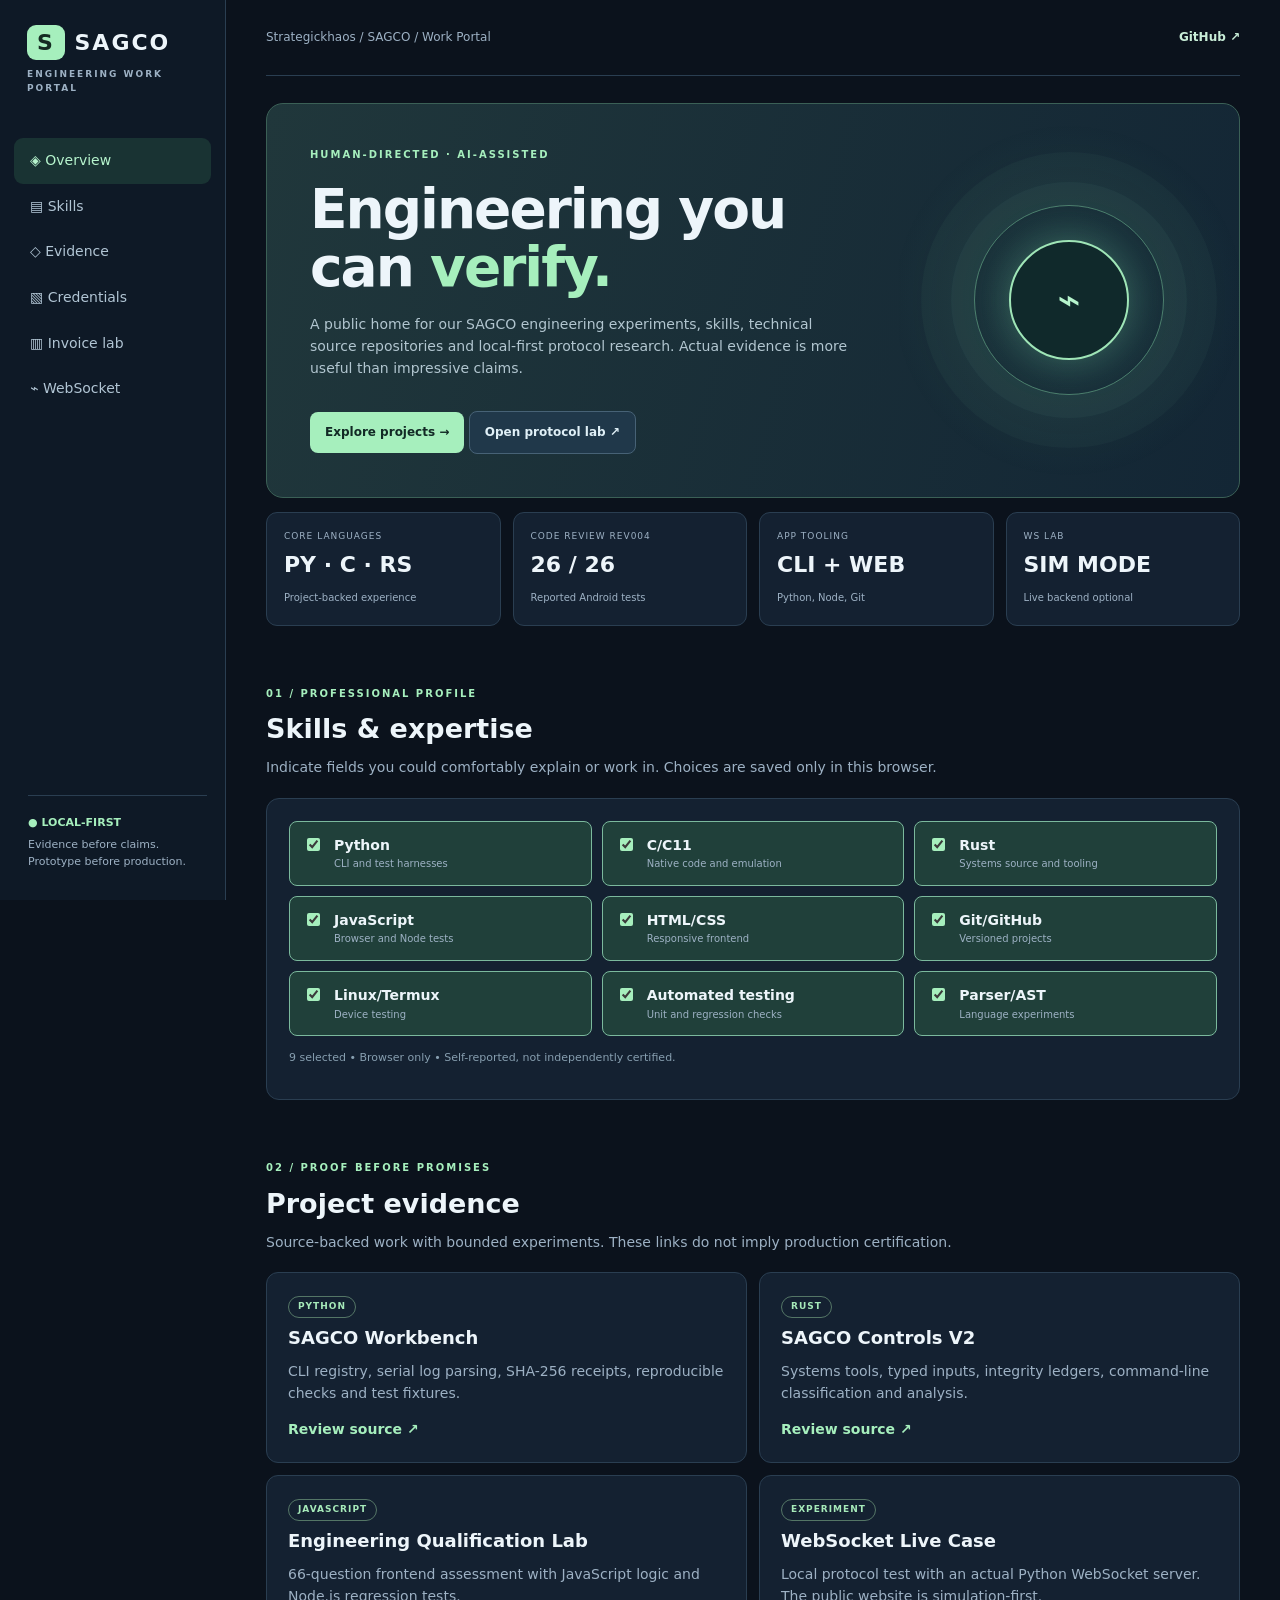
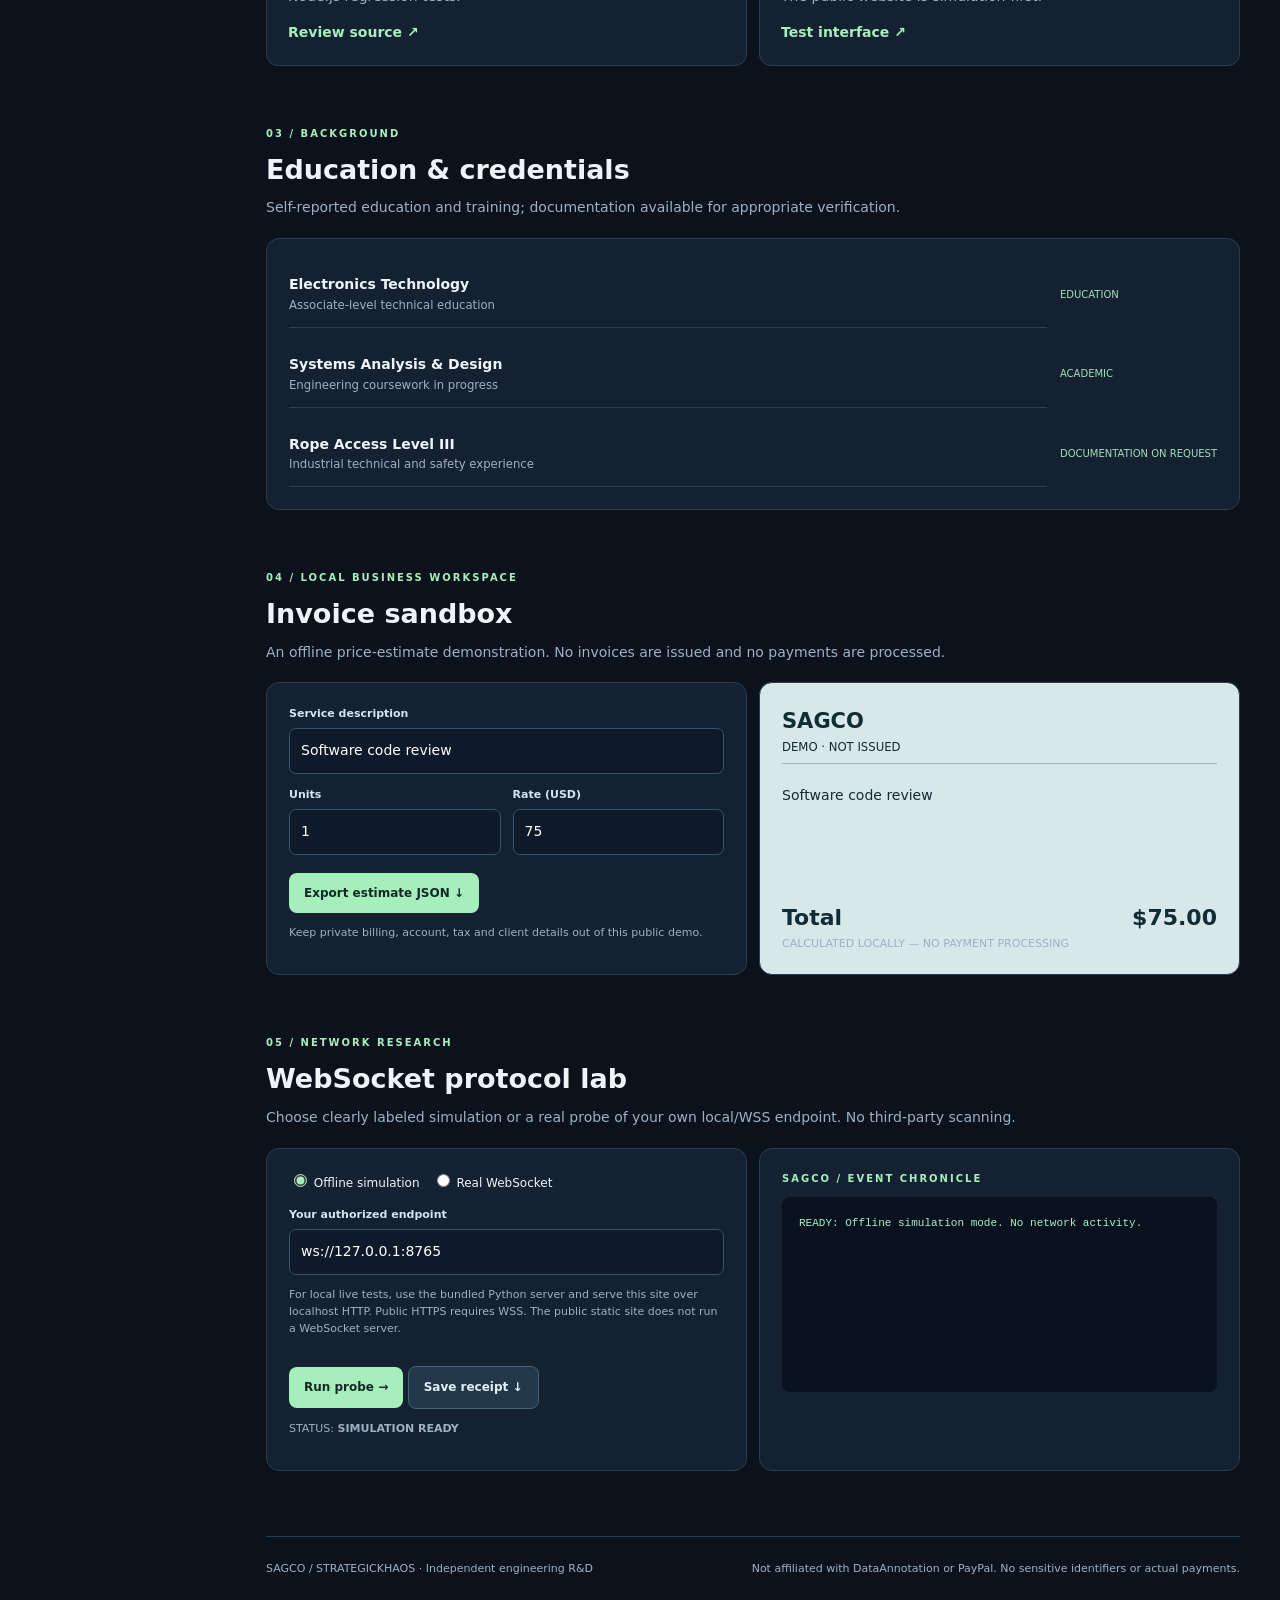
==== sagco-portal/index.html @ 57149c94 "Add SAGCO engineering work portal with local skill, invoice and WebSocket labs" ====
<!doctype html>
<html lang="en">
<head>
<meta charset="utf-8"><meta name="viewport" content="width=device-width,initial-scale=1">
<meta name="theme-color" content="#101b27">
<meta name="description" content="SAGCO engineering work portal: evidence-backed skills, independent research, invoice simulator and WebSocket protocol lab.">
<title>SAGCO | Engineering Work Portal</title>
<style>
:root{font:14px/1.55 system-ui,Segoe UI,sans-serif;color:#edf5fa;background:#0b121c;--mint:#a6efbd;--muted:#9db1c4;--line:#2a3e51;--panel:#142131}*{box-sizing:border-box}html{scroll-behavior:smooth}body{margin:0}a{color:inherit;text-decoration:none}button,input{font:inherit}button{cursor:pointer}a:focus-visible,button:focus-visible,input:focus-visible{outline:2px solid #8bdcf1;outline-offset:2px}.shell{display:grid;grid-template-columns:226px minmax(0,1fr);min-height:100vh}.sidebar{border-right:1px solid var(--line);background:#0e1926;padding:26px 14px;position:sticky;top:0;height:100vh}.brand{font-weight:900;font-size:22px;letter-spacing:2px;padding-left:13px}.brand i{background:var(--mint);color:#142b22;border-radius:9px;padding:5px 10px;font-style:normal}.brand small{display:block;font-size:9px;letter-spacing:2px;color:var(--muted);margin:8px 0 42px}.sidebar nav a{display:block;padding:12px 16px;border-radius:9px;color:#b1c5d4}.sidebar nav a:hover,.sidebar nav a:first-child{background:#193333;color:#b6f4cd}.aside-note{position:absolute;bottom:30px;left:28px;right:18px;color:var(--muted);font-size:11px;border-top:1px solid var(--line);padding-top:18px}.aside-note b{display:block;color:var(--mint);margin-bottom:5px}.main{padding:0 40px;max-width:1470px;width:100%}.top{display:flex;align-items:center;justify-content:space-between;gap:10px;height:76px;border-bottom:1px solid var(--line);color:var(--muted);font-size:12px}.top a{color:#c9eed8;font-weight:700}.hero{display:grid;grid-template-columns:1.3fr .7fr;min-height:310px;margin-top:27px;border:1px solid #3b6056;border-radius:17px;overflow:hidden;background:linear-gradient(105deg,#20373b,#132635)}.hero-content{padding:43px}.eyebrow{color:var(--mint);letter-spacing:2px;font-size:10px;font-weight:900}h1{font-size:clamp(34px,5vw,55px);letter-spacing:-2px;line-height:1.07;margin:17px 0}h1 em{color:var(--mint);font-style:normal}.hero p{color:#b2c6d0;max-width:580px}.hero-visual{display:grid;place-items:center;position:relative;overflow:hidden;background:radial-gradient(circle,#44856a27,transparent 68%)}.ring{width:190px;height:190px;border:1px solid #88dbaa78;border-radius:50%;position:absolute;box-shadow:0 0 0 23px #85d8b30b,0 0 0 53px #85d8b309}.core{position:relative;border-radius:50%;background:#10292b;border:2px solid #9fe5b7;width:120px;height:120px;display:grid;place-items:center;color:#b6f5cd;font-size:39px;box-shadow:0 0 40px #77daac55}.button{display:inline-block;border:0;padding:11px 15px;border-radius:8px;background:var(--mint);color:#122925;font-size:12px;font-weight:850;margin-top:18px}.button.alt{background:#20384a;color:#e0f0f7;border:1px solid #476276}.metrics{display:grid;grid-template-columns:repeat(4,1fr);gap:12px;margin-top:14px}.metric{border:1px solid var(--line);background:var(--panel);border-radius:11px;padding:17px}.metric small{display:block;font-size:9px;color:var(--muted);letter-spacing:1px}.metric strong{display:block;font-size:22px;margin:4px 0}.metric span{font-size:10px;color:var(--muted)}section{margin-top:60px;scroll-margin-top:20px}section h2{font-size:27px;margin:7px 0 7px}section .description{color:var(--muted);margin:0 0 19px}.label{font-size:10px;color:var(--mint);letter-spacing:2px;font-weight:900}.box{border:1px solid var(--line);border-radius:13px;background:var(--panel);padding:22px}.skill-grid{display:grid;grid-template-columns:repeat(3,minmax(0,1fr));gap:10px}.skill{border:1px solid #355169;background:#1b2a3b;padding:13px;border-radius:8px;display:flex;gap:11px;align-items:start;cursor:pointer}.skill:has(input:checked){border-color:#7bb99d;background:#20403a}.skill input{accent-color:var(--mint);margin-top:3px}.skill strong{display:block}.skill small{color:var(--muted);display:block;font-size:10px}.hint{font-size:11px;color:#879fb0;margin-top:13px}.cards{display:grid;grid-template-columns:repeat(2,1fr);gap:12px}.card{border:1px solid var(--line);background:var(--panel);border-radius:12px;padding:21px}.card h3{margin:6px 0;font-size:18px}.card p{color:var(--muted);margin:9px 0 15px}.card a{color:var(--mint);font-weight:800}.tag{display:inline-block;border:1px solid #547666;color:#a6e9b9;border-radius:30px;padding:3px 9px;font-size:9px;font-weight:850;letter-spacing:1px}.tiny{font-size:11px;color:var(--muted)}.cred{display:grid;grid-template-columns:1fr auto;gap:13px;align-items:center}.cred>div{padding:13px 0;border-bottom:1px solid var(--line)}.cred small{display:block;color:var(--muted)}.pill{font-size:10px;color:#a4ddbb}.tools{display:grid;grid-template-columns:1fr 1fr;gap:12px}label.field{display:block;font-size:11px;font-weight:750;margin-bottom:6px;color:#d2e5f0}input[type=text],input[type=number]{background:#0e1a29;border:1px solid #385269;color:white;padding:11px;border-radius:7px;width:100%;min-width:0}.form-row{display:grid;grid-template-columns:1fr 1fr;gap:12px;margin-top:12px}.preview{background:#d8e7e9;color:#112c34;display:flex;flex-direction:column;min-height:220px}.preview b{font-size:21px}.preview hr{width:100%;border:0;border-top:1px solid #9bb8bd}.total{margin-top:auto;display:flex;justify-content:space-between;font-size:22px;font-weight:850}.radio{display:flex;gap:12px;flex-wrap:wrap;margin-bottom:14px}.radio label{font-size:12px}.radio input{accent-color:var(--mint)}pre{white-space:pre-wrap;overflow:auto;word-break:break-word;background:#07121e;color:#a8efc4;padding:17px;border-radius:8px;min-height:195px;max-height:330px;font:11px/1.65 ui-monospace,monospace}.foot{margin:65px 0 35px;color:var(--muted);padding-top:23px;border-top:1px solid var(--line);font-size:11px;display:flex;justify-content:space-between;gap:12px}@media(max-width:900px){.shell{display:block}.sidebar{position:static;height:auto;padding:14px}.brand{font-size:19px}.brand small,.aside-note{display:none!important}.sidebar nav{display:flex;overflow:auto}.sidebar nav a{white-space:nowrap;font-size:11px;padding:8px 11px}.main{padding:0 16px}.top{height:54px}.hero{grid-template-columns:1fr}.hero-content{padding:26px}.hero-visual{min-height:125px}.ring{width:100px;height:100px}.core{width:70px;height:70px;font-size:23px}.metrics{grid-template-columns:repeat(2,1fr)}.skill-grid{grid-template-columns:repeat(2,1fr)}.cards,.tools{grid-template-columns:1fr}}@media(max-width:530px){.skill-grid{grid-template-columns:1fr}.foot{display:block}.metric strong{font-size:17px}h1{font-size:36px}}@media(prefers-reduced-motion:reduce){html{scroll-behavior:auto}}
</style>
</head>
<body>
<div class="shell">
<aside class="sidebar"><div class="brand"><i>S</i> SAGCO<small>ENGINEERING WORK PORTAL</small></div><nav aria-label="Sections"><a href="#overview">◈ Overview</a><a href="#skills">▤ Skills</a><a href="#projects">◇ Evidence</a><a href="#credentials">▧ Credentials</a><a href="#billing">▥ Invoice lab</a><a href="#socket">⌁ WebSocket</a></nav><div class="aside-note"><b>● LOCAL-FIRST</b>Evidence before claims.<br>Prototype before production.</div></aside>
<main class="main">
<header class="top"><span>Strategickhaos / SAGCO / Work Portal</span><a target="_blank" rel="noopener noreferrer" href="https://github.com/Strategickhaos">GitHub ↗</a></header>
<div class="hero" id="overview"><div class="hero-content"><div class="eyebrow">HUMAN-DIRECTED · AI-ASSISTED</div><h1>Engineering you<br>can <em>verify.</em></h1><p>A public home for our SAGCO engineering experiments, skills, technical source repositories and local-first protocol research. Actual evidence is more useful than impressive claims.</p><a href="#projects" class="button">Explore projects →</a> <a href="#socket" class="button alt">Open protocol lab ↗</a></div><div class="hero-visual" aria-hidden="true"><div class="ring"></div><div class="core">⌁</div></div></div>
<div class="metrics"><div class="metric"><small>CORE LANGUAGES</small><strong>PY · C · RS</strong><span>Project-backed experience</span></div><div class="metric"><small>CODE REVIEW REV004</small><strong>26 / 26</strong><span>Reported Android tests</span></div><div class="metric"><small>APP TOOLING</small><strong>CLI + WEB</strong><span>Python, Node, Git</span></div><div class="metric"><small>WS LAB</small><strong id="metric-ws">SIM MODE</strong><span>Live backend optional</span></div></div>
<section id="skills"><div class="label">01 / PROFESSIONAL PROFILE</div><h2>Skills & expertise</h2><p class="description">Indicate fields you could comfortably explain or work in. Choices are saved only in this browser.</p><div class="box"><div class="skill-grid" id="skill-list"></div><p class="hint" id="skills-note">Self-reported selections, not external certifications. No server upload.</p></div></section>
<section id="projects"><div class="label">02 / PROOF BEFORE PROMISES</div><h2>Project evidence</h2><p class="description">Source-backed work with bounded experiments. These links do not imply production certification.</p><div class="cards">
<div class="card"><span class="tag">PYTHON</span><h3>SAGCO Workbench</h3><p>CLI registry, serial log parsing, SHA-256 receipts, reproducible checks and test fixtures.</p><a target="_blank" rel="noopener noreferrer" href="https://github.com/Strategickhaos/sagco-workbench">Review source ↗</a></div>
<div class="card"><span class="tag">RUST</span><h3>SAGCO Controls V2</h3><p>Systems tools, typed inputs, integrity ledgers, command-line classification and analysis.</p><a target="_blank" rel="noopener noreferrer" href="https://github.com/Strategickhaos/sagco-controls-v2">Review source ↗</a></div>
<div class="card"><span class="tag">JAVASCRIPT</span><h3>Engineering Qualification Lab</h3><p>66-question frontend assessment with JavaScript logic and Node.js regression tests.</p><a target="_blank" rel="noopener noreferrer" href="https://github.com/Strategickhaos/fabricmiq-engineering-qualification-lab">Review source ↗</a></div>
<div class="card"><span class="tag">EXPERIMENT</span><h3>WebSocket Live Case</h3><p>Local protocol test with an actual Python WebSocket server. The public website is simulation-first.</p><a href="#socket">Test interface ↗</a></div></div></section>
<section id="credentials"><div class="label">03 / BACKGROUND</div><h2>Education & credentials</h2><p class="description">Self-reported education and training; documentation available for appropriate verification.</p><div class="box cred"><div><b>Electronics Technology</b><small>Associate-level technical education</small></div><span class="pill">EDUCATION</span><div><b>Systems Analysis & Design</b><small>Engineering coursework in progress</small></div><span class="pill">ACADEMIC</span><div><b>Rope Access Level III</b><small>Industrial technical and safety experience</small></div><span class="pill">DOCUMENTATION ON REQUEST</span></div></section>
<section id="billing"><div class="label">04 / LOCAL BUSINESS WORKSPACE</div><h2>Invoice sandbox</h2><p class="description">An offline price-estimate demonstration. No invoices are issued and no payments are processed.</p><div class="tools"><div class="box"><label class="field" for="service">Service description</label><input id="service" type="text" maxlength="100" value="Software code review"><div class="form-row"><div><label class="field" for="quantity">Units</label><input id="quantity" type="number" min="0" max="100000" step=".25" value="1"></div><div><label class="field" for="price">Rate (USD)</label><input id="price" type="number" min="0" max="1000000" step=".01" value="75"></div></div><button class="button" id="download" type="button">Export estimate JSON ↓</button><p class="tiny">Keep private billing, account, tax and client details out of this public demo.</p></div><div class="box preview"><div><b>SAGCO</b><small style="display:block">DEMO · NOT ISSUED</small></div><hr><p id="preview-service">Software code review</p><div class="total"><span>Total</span><span id="sum">$75.00</span></div><div class="tiny">CALCULATED LOCALLY — NO PAYMENT PROCESSING</div></div></div></section>
<section id="socket"><div class="label">05 / NETWORK RESEARCH</div><h2>WebSocket protocol lab</h2><p class="description">Choose clearly labeled simulation or a real probe of your own local/WSS endpoint. No third-party scanning.</p><div class="tools"><div class="box"><div class="radio"><label><input name="mode" type="radio" value="sim" checked> Offline simulation</label><label><input name="mode" type="radio" value="live"> Real WebSocket</label></div><label class="field" for="endpoint">Your authorized endpoint</label><input id="endpoint" type="text" value="ws://127.0.0.1:8765"><p class="tiny">For local live tests, use the bundled Python server and serve this site over localhost HTTP. Public HTTPS requires WSS. The public static site does not run a WebSocket server.</p><button id="probe" class="button" type="button">Run probe →</button> <button id="receipt" class="button alt" type="button">Save receipt ↓</button><p class="tiny">STATUS: <b id="state">SIMULATION READY</b></p></div><div class="box"><div class="eyebrow">SAGCO / EVENT CHRONICLE</div><pre id="log" role="log" aria-live="polite">READY: Offline simulation mode. No network activity.</pre></div></div></section>
<footer class="foot"><span>SAGCO / STRATEGICKHAOS · Independent engineering R&D</span><span>Not affiliated with DataAnnotation or PayPal. No sensitive identifiers or actual payments.</span></footer>
</main></div>
<script>
'use strict';
const $=id=>document.getElementById(id), items=[['Python','CLI and test harnesses'],['C/C11','Native code and emulation'],['Rust','Systems source and tooling'],['JavaScript','Browser and Node tests'],['HTML/CSS','Responsive frontend'],['Git/GitHub','Versioned projects'],['Linux/Termux','Device testing'],['Automated testing','Unit and regression checks'],['Parser/AST','Language experiments']];
let saved;
try{saved=JSON.parse(localStorage.getItem('sagco-portal-skills'))}catch(e){saved=null}
if(!Array.isArray(saved))saved=[0,1,2,3,4,5,6,7,8];
function updateCount(){let count=document.querySelectorAll('#skill-list input:checked').length;$('skills-note').textContent=count+' selected • Browser only • Self-reported, not independently certified.'}
items.forEach((item,i)=>{let label=document.createElement('label');label.className='skill';let box=document.createElement('input');box.type='checkbox';box.checked=saved.includes(i);let span=document.createElement('span');let a=document.createElement('strong'),b=document.createElement('small');a.textContent=item[0];b.textContent=item[1];span.append(a,b);label.append(box,span);box.onchange=()=>{try{localStorage.setItem('sagco-portal-skills',JSON.stringify([...document.querySelectorAll('#skill-list input')].flatMap((v,n)=>v.checked?[n]:[])))}catch(e){}updateCount()};$('skill-list').append(label)});updateCount();
function calc(){let n=Number($('quantity').value),r=Number($('price').value);let ok=Number.isFinite(n)&&Number.isFinite(r)&&n>=0&&r>=0&&n<=100000&&r<=1000000;let total=ok?Math.round(n*r*100)/100:null;$('sum').textContent=ok?new Intl.NumberFormat('en-US',{style:'currency',currency:'USD'}).format(total):'INVALID';$('preview-service').textContent=$('service').value.slice(0,100);$('download').disabled=!ok;return{description:$('service').value.slice(0,100),units:n,rate_usd:r,total_usd:total,valid:ok}}
for(let id of ['quantity','price','service'])$(id).addEventListener('input',calc);calc();
function save(name,obj){let b=new Blob([JSON.stringify(obj,null,2)],{type:'application/json'}),u=URL.createObjectURL(b),a=document.createElement('a');a.href=u;a.download=name;document.body.append(a);a.click();a.remove();setTimeout(()=>URL.revokeObjectURL(u),1000)}
$('download').onclick=()=>{let d=calc();if(d.valid)save('sagco-demo-estimate.json',{type:'LOCAL_ESTIMATE',not_issued:true,payment_processed:false,...d})};
let receipt=null,mode='sim';
document.querySelectorAll('input[name=mode]').forEach(x=>x.onchange=()=>{if(x.checked){mode=x.value;$('state').textContent=mode==='sim'?'SIMULATION READY':'LIVE NOT CONNECTED';$('metric-ws').textContent='SIM MODE'}});
function log(msg){$('log').textContent+=msg+'\n'}
$('probe').onclick=async()=>{
$('probe').disabled=true;$('log').textContent='';receipt=null;
if(mode==='sim'){log('SIMULATED: No WebSocket connection made');for(let st of ['LEX','PARSE','AST','TRACE','VERIFY']){await new Promise(r=>setTimeout(r,130));log('SIM '+st+': UI step completed')}receipt={status:'SIMULATED',network_executed:false,created_utc:new Date().toISOString()};$('state').textContent='SIMULATION COMPLETE';$('probe').disabled=false;return}
let endpoint=$('endpoint').value.trim(),u;
try{u=new URL(endpoint);if(u.username||u.password||u.search||u.hash)throw 0;if(u.protocol!=='wss:'&&!(u.protocol==='ws:'&&['localhost','127.0.0.1'].includes(u.hostname)&&['localhost','127.0.0.1'].includes(location.hostname)&&location.protocol==='http:'))throw 0}catch(e){log('DENY: Use wss:// or local ws:// from localhost HTTP');$('state').textContent='INVALID ENDPOINT';$('probe').disabled=false;return}
let ws,done=false,seq=Math.floor(Math.random()*1000000000),started=performance.now();
function finish(status){if(done)return;done=true;clearTimeout(timer);$('state').textContent=status;$('probe').disabled=false;try{ws.close()}catch(e){}}
let timer=setTimeout(()=>{log('TIMEOUT: No confirmed server response');finish('TIMEOUT')},5000);
try{ws=new WebSocket(endpoint)}catch(e){log('CONNECT ERROR');finish('CONNECT ERROR');return}
log('OPENING: '+u.origin);
ws.onopen=()=>{log('HANDSHAKE: Browser connected');ws.send(JSON.stringify({type:'probe',seq,revision:'SAGCO-WS001'}))};
ws.onmessage=e=>{try{let d=JSON.parse(e.data);if(d.type==='probe_result'&&d.status==='PASS'&&d.seq===seq){let ms=Math.round(performance.now()-started);log('PASS: Server verified probe '+seq+' ('+ms+'ms)');receipt={status:'PASS',mode:'WEBSOCKET',network_executed:true,origin:u.origin,round_trip_ms:ms,created_utc:new Date().toISOString()};$('metric-ws').textContent='LIVE PASS';finish('LIVE PASS')}else{log('INVALID SERVER RESULT');finish('INVALID RESULT')}}catch(err){log('INVALID SERVER JSON');finish('JSON ERROR')}};
ws.onerror=()=>{log('NETWORK ERROR');finish('NETWORK ERROR')};ws.onclose=()=>{if(!done){log('CLOSED BEFORE CONFIRMATION');finish('CLOSED')}}
};
$('receipt').onclick=()=>receipt?save('sagco-websocket-evidence.json',receipt):log('Run a probe before exporting evidence.');
</script>
</body></html>
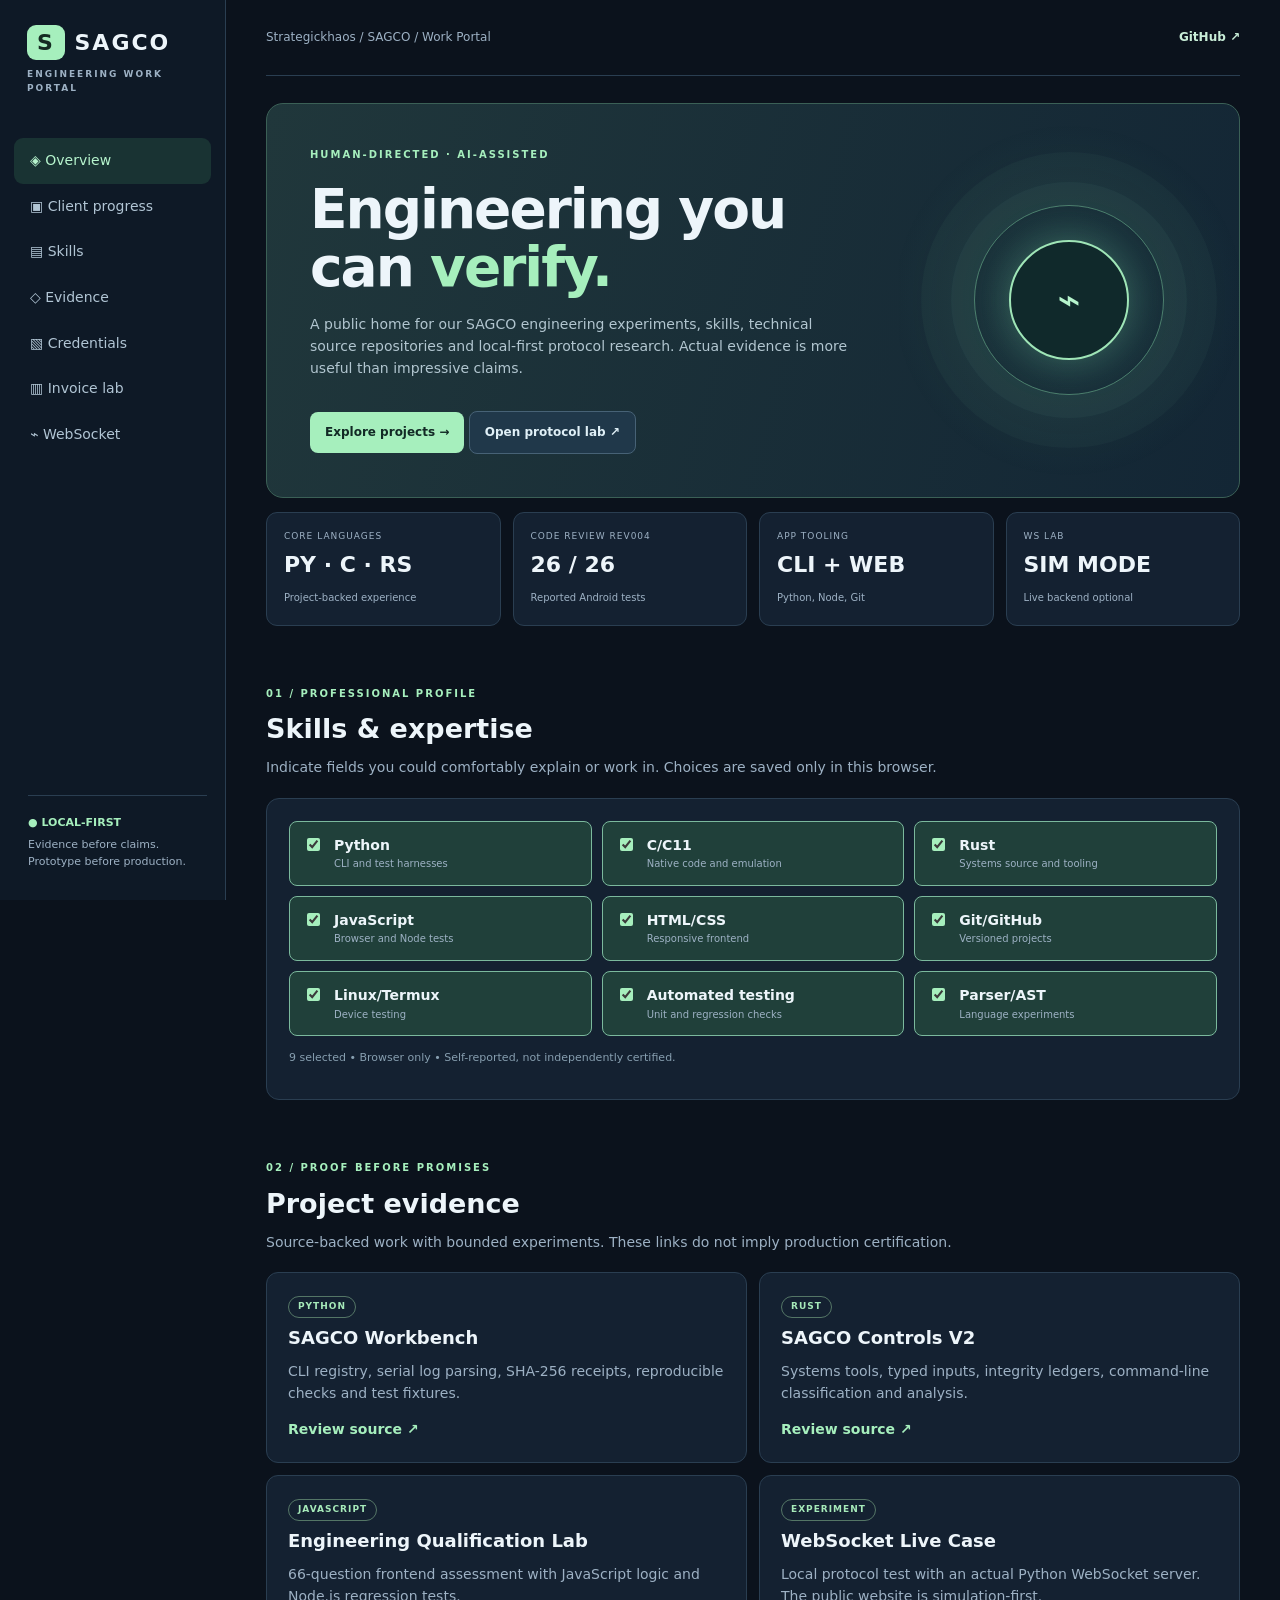
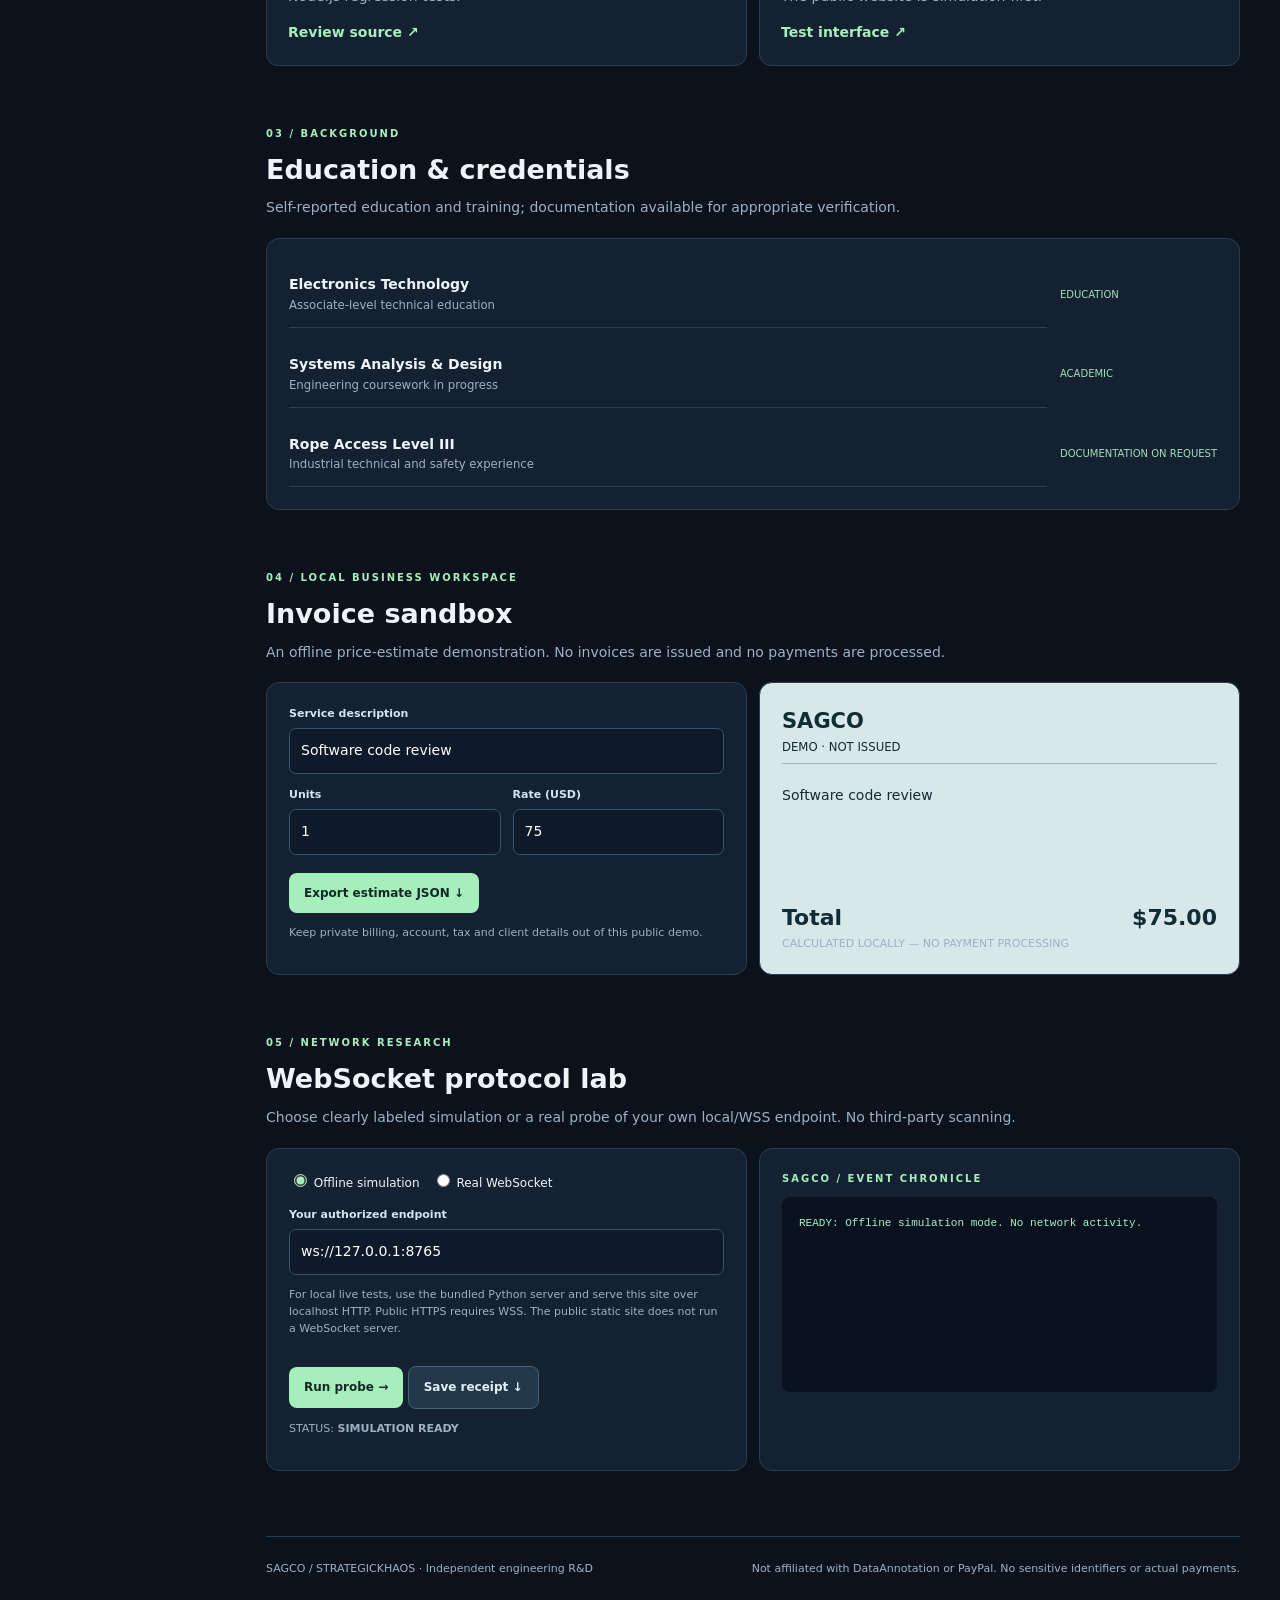
==== commit 817fbc25: "Link SAGCO client progress dashboard from Work Portal navigation" ====
--- a/sagco-portal/index.html
+++ b/sagco-portal/index.html
@@ -11,7 +11,7 @@
 </head>
 <body>
 <div class="shell">
-<aside class="sidebar"><div class="brand"><i>S</i> SAGCO<small>ENGINEERING WORK PORTAL</small></div><nav aria-label="Sections"><a href="#overview">◈ Overview</a><a href="#skills">▤ Skills</a><a href="#projects">◇ Evidence</a><a href="#credentials">▧ Credentials</a><a href="#billing">▥ Invoice lab</a><a href="#socket">⌁ WebSocket</a></nav><div class="aside-note"><b>● LOCAL-FIRST</b>Evidence before claims.<br>Prototype before production.</div></aside>
+<aside class="sidebar"><div class="brand"><i>S</i> SAGCO<small>ENGINEERING WORK PORTAL</small></div><nav aria-label="Sections"><a href="#overview">◈ Overview</a><a href="./progress.html">▣ Client progress</a><a href="#skills">▤ Skills</a><a href="#projects">◇ Evidence</a><a href="#credentials">▧ Credentials</a><a href="#billing">▥ Invoice lab</a><a href="#socket">⌁ WebSocket</a></nav><div class="aside-note"><b>● LOCAL-FIRST</b>Evidence before claims.<br>Prototype before production.</div></aside>
 <main class="main">
 <header class="top"><span>Strategickhaos / SAGCO / Work Portal</span><a target="_blank" rel="noopener noreferrer" href="https://github.com/Strategickhaos">GitHub ↗</a></header>
 <div class="hero" id="overview"><div class="hero-content"><div class="eyebrow">HUMAN-DIRECTED · AI-ASSISTED</div><h1>Engineering you<br>can <em>verify.</em></h1><p>A public home for our SAGCO engineering experiments, skills, technical source repositories and local-first protocol research. Actual evidence is more useful than impressive claims.</p><a href="#projects" class="button">Explore projects →</a> <a href="#socket" class="button alt">Open protocol lab ↗</a></div><div class="hero-visual" aria-hidden="true"><div class="ring"></div><div class="core">⌁</div></div></div>
